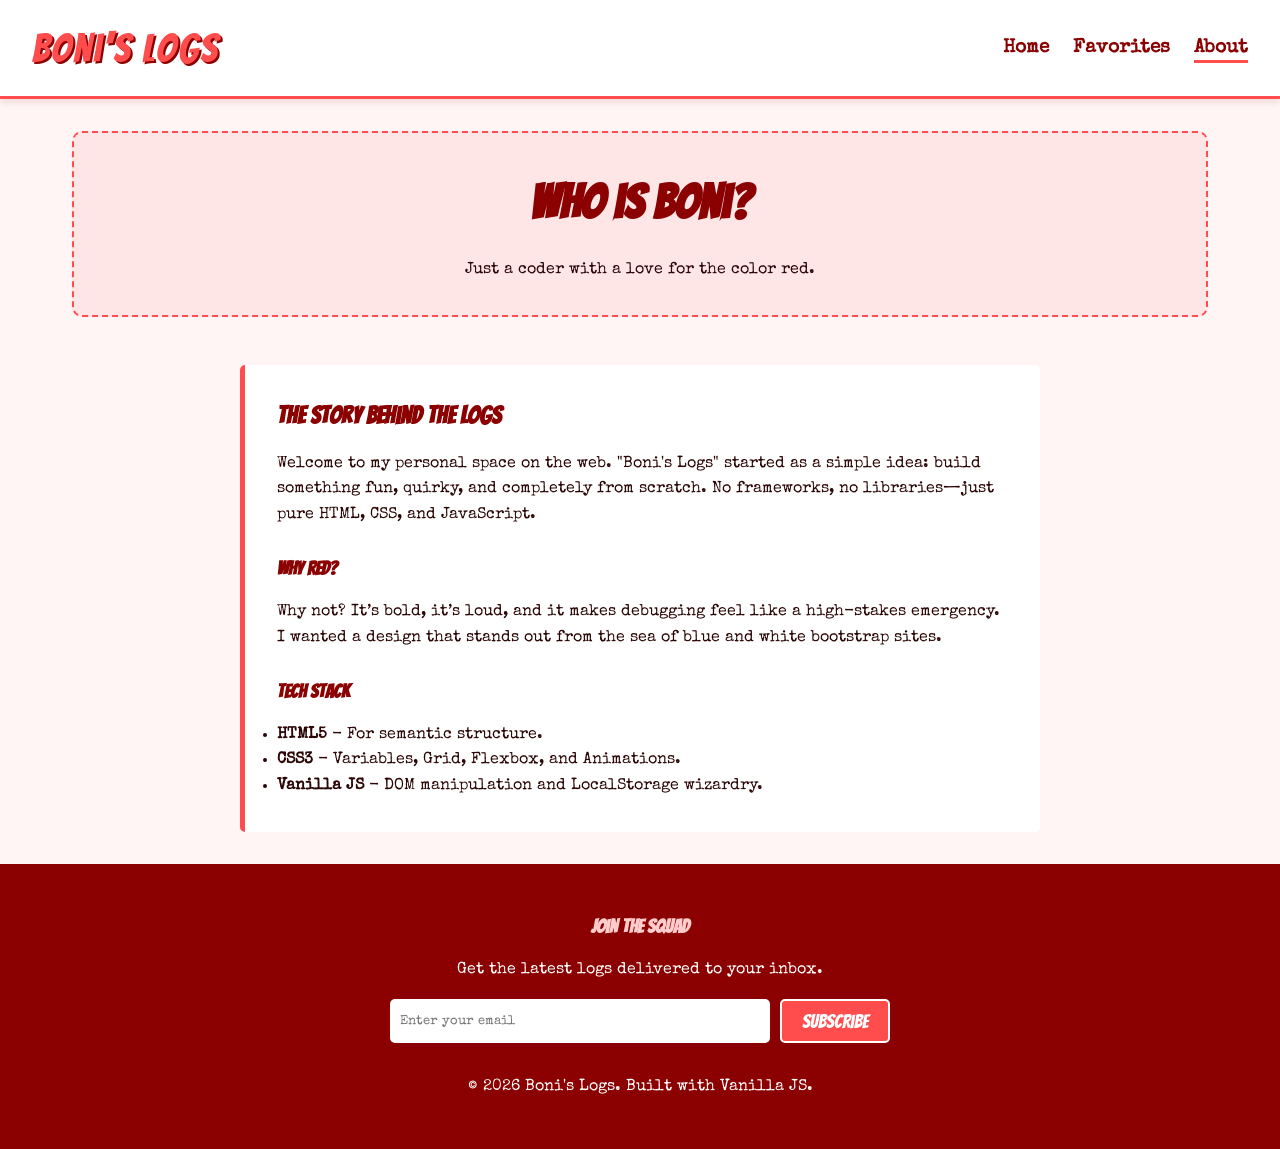
==== about.html @ efd94ecc "about page" ====
<!DOCTYPE html>
<html lang="en">

<head>
    <meta charset="UTF-8">
    <meta name="viewport" content="width=device-width, initial-scale=1.0">
    <title>Boni's Logs - About</title>
    <link rel="stylesheet" href="style.css">
</head>

<body>

    <header>
        <a href="index.html" class="logo">Boni's Logs</a>
        <nav>
            <ul>
                <li><a href="index.html">Home</a></li>
                <li><a href="favorites.html">Favorites</a></li>
                <li><a href="about.html" class="active">About</a></li>
            </ul>
        </nav>
    </header>

    <main>
        <section class="hero" style="background-color: #ffe6e6;">
            <h1>Who is Boni?</h1>
            <p>Just a coder with a love for the color red.</p>
        </section>

        <article class="about-content">
            <h2>The Story Behind the Logs</h2>
            <p>
                Welcome to my personal space on the web. "Boni's Logs" started as a simple idea:
                build something fun, quirky, and completely from scratch. No frameworks, no libraries—just
                pure HTML, CSS, and JavaScript.
            </p>
            <br>
            <h3>Why Red?</h3>
            <p>
                Why not? It’s bold, it’s loud, and it makes debugging feel like a high-stakes emergency.
                I wanted a design that stands out from the sea of blue and white bootstrap sites.
            </p>
            <br>
            <h3>Tech Stack</h3>
            <ul>
                <li><strong>HTML5</strong> - For semantic structure.</li>
                <li><strong>CSS3</strong> - Variables, Grid, Flexbox, and Animations.</li>
                <li><strong>Vanilla JS</strong> - DOM manipulation and LocalStorage wizardry.</li>
            </ul>
        </article>
    </main>

    <footer>
        <div class="newsletter">
            <h3>Join the Squad</h3>
            <p>Get the latest logs delivered to your inbox.</p>
            <form id="newsletterForm" class="newsletter-form" novalidate>
                <input type="email" id="newsletterEmail" placeholder="Enter your email" required>
                <button type="submit">Subscribe</button>
            </form>
            <div id="errorMsg" class="error-msg">Please enter a valid email address.</div>
            <div id="successMsg" class="success-msg"></div>
        </div>
        <p>&copy; 2026 Boni's Logs. Built with Vanilla JS.</p>
    </footer>

    <script src="app.js"></script>
</body>

</html>
---- style.css ----
@import url('https://fonts.googleapis.com/css2?family=Bangers&family=Special+Elite&display=swap');

:root {
    --bg-color: #fff5f5;
    --card-bg: #ffffff;
    --primary-red: #ff4d4d;
    --dark-red: #8b0000;
    --text-color: #2b0505;
    --accent-color: #ffcccc;
    --font-heading: 'Bangers', cursive;
    --font-body: 'Special Elite', cursive;
    --gap: 2rem;
}

* {
    box-sizing: border-box;
    margin: 0;
    padding: 0;
}

body {
    background-color: var(--bg-color);
    color: var(--text-color);
    font-family: var(--font-body);
    line-height: 1.6;
    display: flex;
    flex-direction: column;
    min-height: 100vh;
}

/* Header */
header {
    background-color: var(--card-bg);
    padding: 1rem 2rem;
    border-bottom: 3px solid var(--primary-red);
    display: flex;
    justify-content: space-between;
    align-items: center;
    flex-wrap: wrap;
    box-shadow: 0 4px 6px rgba(139, 0, 0, 0.1);
}

.logo {
    font-family: var(--font-heading);
    font-size: 2.5rem;
    color: var(--primary-red);
    text-decoration: none;
    letter-spacing: 2px;
    text-shadow: 2px 2px 0px var(--dark-red);
    transition: transform 0.2s;
}

.logo:hover {
    transform: rotate(-3deg) scale(1.05);
}

nav ul {
    display: flex;
    list-style: none;
    gap: 1.5rem;
}

nav a {
    text-decoration: none;
    color: var(--dark-red);
    font-weight: bold;
    font-size: 1.2rem;
    position: relative;
    padding-bottom: 5px;
}

nav a::after {
    content: '';
    position: absolute;
    bottom: 0;
    left: 0;
    width: 0%;
    height: 3px;
    background-color: var(--primary-red);
    transition: width 0.3s;
}

nav a:hover::after,
nav a.active::after {
    width: 100%;
}

/* Main Layout */
main {
    flex: 1;
    max-width: 1200px;
    width: 100%;
    margin: 0 auto;
    padding: 2rem;
}

h1, h2, h3 {
    font-family: var(--font-heading);
    color: var(--dark-red);
    margin-bottom: 1rem;
}

/* Hero Section */
.hero {
    text-align: center;
    margin-bottom: 3rem;
    padding: 2rem;
    background-color: var(--accent-color);
    border: 2px dashed var(--primary-red);
    border-radius: 10px;
}

.hero h1 {
    font-size: 3rem;
}

/* Search Bar */
.search-container {
    display: flex;
    justify-content: center;
    margin-bottom: 2rem;
}

#searchInput {
    padding: 10px 15px;
    font-family: var(--font-body);
    font-size: 1.1rem;
    border: 2px solid var(--dark-red);
    border-radius: 25px;
    width: 100%;
    max-width: 400px;
    background-color: var(--card-bg);
    outline: none;
    transition: box-shadow 0.3s;
}

#searchInput:focus {
    box-shadow: 0 0 10px var(--primary-red);
}

/* Blog Grid */
.blog-grid {
    display: grid;
    grid-template-columns: repeat(auto-fill, minmax(300px, 1fr));
    gap: 2rem;
}

/* Blog Card */
.blog-card {
    background: var(--card-bg);
    border: 2px solid var(--text-color);
    border-radius: 8px;
    padding: 1.5rem;
    position: relative;
    transition: transform 0.3s, box-shadow 0.3s;
    display: flex;
    flex-direction: column;
}

.blog-card:hover {
    transform: translateY(-5px);
    box-shadow: 5px 5px 0px var(--primary-red);
}

.blog-card h3 {
    font-size: 1.5rem;
    margin-bottom: 0.5rem;
}

.blog-card .date {
    font-size: 0.9rem;
    color: #666;
    margin-bottom: 1rem;
}

.blog-card p {
    flex: 1;
    margin-bottom: 1.5rem;
}

/* Favorite Button */
.fav-btn {
    align-self: flex-end;
    background: none;
    border: none;
    cursor: pointer;
    font-size: 1.5rem;
    color: #ccc;
    transition: color 0.2s, transform 0.2s;
}

.fav-btn.active {
    color: var(--primary-red);
    animation: pulse 0.4s;
}

.fav-btn:hover {
    transform: scale(1.2);
}

@keyframes pulse {
    0% { transform: scale(1); }
    50% { transform: scale(1.4); }
    100% { transform: scale(1); }
}

/* Footer & Newsletter */
footer {
    background-color: var(--dark-red);
    color: white;
    padding: 3rem 2rem;
    text-align: center;
    margin-top: auto;
}

.newsletter {
    max-width: 500px;
    margin: 0 auto 2rem;
}

.newsletter h3 {
    color: var(--accent-color);
}

.newsletter-form {
    display: flex;
    gap: 10px;
    margin-top: 1rem;
    flex-wrap: wrap;
    justify-content: center;
}

.newsletter-form input {
    padding: 10px;
    flex: 1;
    min-width: 200px;
    border: none;
    border-radius: 5px;
    font-family: var(--font-body);
}

.newsletter-form button {
    padding: 10px 20px;
    background-color: var(--primary-red);
    color: white;
    border: 2px solid white;
    border-radius: 5px;
    font-family: var(--font-heading);
    font-size: 1.2rem;
    cursor: pointer;
    transition: background 0.3s;
}

.newsletter-form button:hover {
    background-color: white;
    color: var(--primary-red);
}

/* About Page */
.about-content {
    background: var(--card-bg);
    padding: 2rem;
    border-left: 5px solid var(--primary-red);
    border-radius: 5px;
    max-width: 800px;
    margin: 0 auto;
}

/* Validations */
.error-msg {
    color: #ffadad;
    font-size: 0.9rem;
    margin-top: 5px;
    text-align: left;
    display: none;
}
.success-msg {
    color: #ccffcc;
    font-size: 1rem;
    margin-top: 10px;
    display: none;
}

/* Media Queries */
@media (max-width: 768px) {
    header {
        flex-direction: column;
        gap: 1rem;
    }
    
    .hero h1 {
        font-size: 2rem;
    }
    
    .newsletter-form {
        flex-direction: column;
    }

    .newsletter-form button {
        width: 100%;
    }
}
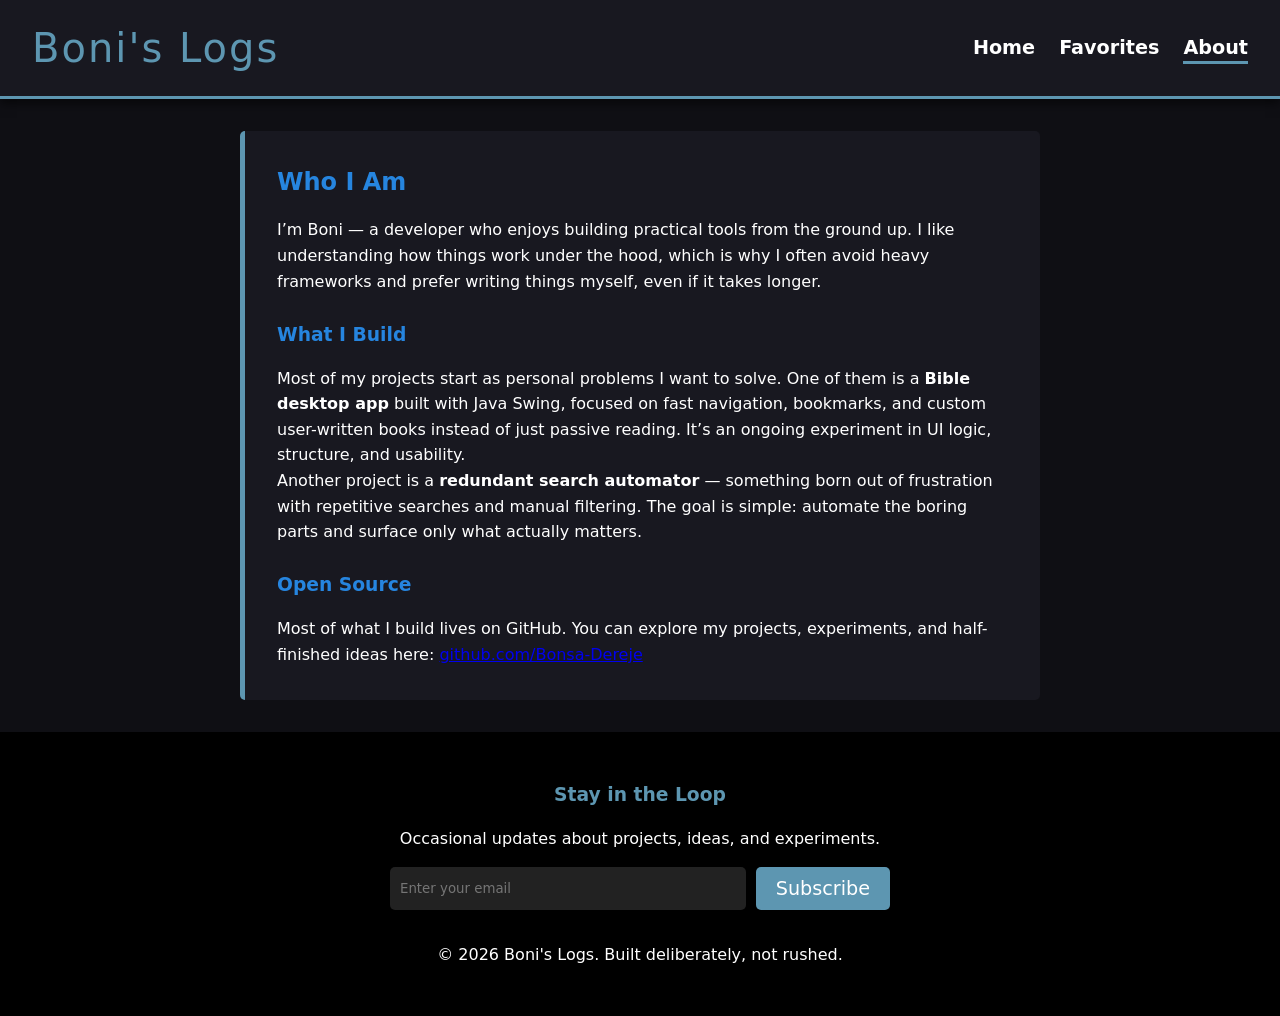
==== commit d369f84a: "all the fixes and polish ups" ====
--- a/about.html
+++ b/about.html
@@ -22,38 +22,50 @@
     </header>
 
     <main>
-        <section class="hero" style="background-color: #ffe6e6;">
-            <h1>Who is Boni?</h1>
-            <p>Just a coder with a love for the color red.</p>
-        </section>
 
         <article class="about-content">
-            <h2>The Story Behind the Logs</h2>
+            <h2>Who I Am</h2>
             <p>
-                Welcome to my personal space on the web. "Boni's Logs" started as a simple idea:
-                build something fun, quirky, and completely from scratch. No frameworks, no libraries—just
-                pure HTML, CSS, and JavaScript.
+                I’m Boni — a developer who enjoys building practical tools from the ground up.
+                I like understanding how things work under the hood, which is why I often avoid heavy frameworks
+                and prefer writing things myself, even if it takes longer.
             </p>
+
             <br>
-            <h3>Why Red?</h3>
+
+            <h3>What I Build</h3>
             <p>
-                Why not? It’s bold, it’s loud, and it makes debugging feel like a high-stakes emergency.
-                I wanted a design that stands out from the sea of blue and white bootstrap sites.
+                Most of my projects start as personal problems I want to solve.
+                One of them is a <strong>Bible desktop app</strong> built with Java Swing, focused on fast navigation,
+                bookmarks, and custom user-written books instead of just passive reading.
+                It’s an ongoing experiment in UI logic, structure, and usability.
             </p>
+
+            <p>
+                Another project is a <strong>redundant search automator</strong> — something born out of frustration
+                with repetitive searches and manual filtering.
+                The goal is simple: automate the boring parts and surface only what actually matters.
+            </p>
+
+
+
+
+
             <br>
-            <h3>Tech Stack</h3>
-            <ul>
-                <li><strong>HTML5</strong> - For semantic structure.</li>
-                <li><strong>CSS3</strong> - Variables, Grid, Flexbox, and Animations.</li>
-                <li><strong>Vanilla JS</strong> - DOM manipulation and LocalStorage wizardry.</li>
-            </ul>
+
+            <h3>Open Source</h3>
+            <p>
+                Most of what I build lives on GitHub.
+                You can explore my projects, experiments, and half-finished ideas here:
+                <a href="https://github.com/Bonsa-Dereje" target="_blank">github.com/Bonsa-Dereje</a>
+            </p>
         </article>
     </main>
 
     <footer>
         <div class="newsletter">
-            <h3>Join the Squad</h3>
-            <p>Get the latest logs delivered to your inbox.</p>
+            <h3>Stay in the Loop</h3>
+            <p>Occasional updates about projects, ideas, and experiments.</p>
             <form id="newsletterForm" class="newsletter-form" novalidate>
                 <input type="email" id="newsletterEmail" placeholder="Enter your email" required>
                 <button type="submit">Subscribe</button>
@@ -61,7 +73,7 @@
             <div id="errorMsg" class="error-msg">Please enter a valid email address.</div>
             <div id="successMsg" class="success-msg"></div>
         </div>
-        <p>&copy; 2026 Boni's Logs. Built with Vanilla JS.</p>
+        <p>&copy; 2026 Boni's Logs. Built deliberately, not rushed.</p>
     </footer>
 
     <script src="app.js"></script>
--- a/style.css
+++ b/style.css
@@ -1,14 +1,21 @@
-@import url('https://fonts.googleapis.com/css2?family=Bangers&family=Special+Elite&display=swap');
+@font-face {
+    font-family: 'SF Pro Display';
+    src: url('../fonts/SFPRODISPLAYMEDIUM.ttf') format('truetype');
+    font-weight: 400;
+    font-style: normal;
+    font-display: swap;
+}
 
 :root {
-    --bg-color: #fff5f5;
-    --card-bg: #ffffff;
-    --primary-red: #ff4d4d;
-    --dark-red: #8b0000;
-    --text-color: #2b0505;
-    --accent-color: #ffcccc;
-    --font-heading: 'Bangers', cursive;
-    --font-body: 'Special Elite', cursive;
+    --bg-color: #0f0f14;
+    --card-bg: #181820;
+    --primary-red: #5d96b1;
+    --dark-red: #2685df;
+    --text-color: #ffffff;
+    --accent-color: #2a2a35;
+    --font-heading: 'SF Pro Display', system-ui, sans-serif;
+    --font-body: 'SF Pro Display', system-ui, sans-serif;
+
     --gap: 2rem;
 }
 
@@ -28,7 +35,6 @@
     min-height: 100vh;
 }
 
-/* Header */
 header {
     background-color: var(--card-bg);
     padding: 1rem 2rem;
@@ -37,7 +43,7 @@
     justify-content: space-between;
     align-items: center;
     flex-wrap: wrap;
-    box-shadow: 0 4px 6px rgba(139, 0, 0, 0.1);
+    box-shadow: 0 4px 10px rgba(0, 0, 0, 0.6);
 }
 
 .logo {
@@ -46,7 +52,6 @@
     color: var(--primary-red);
     text-decoration: none;
     letter-spacing: 2px;
-    text-shadow: 2px 2px 0px var(--dark-red);
     transition: transform 0.2s;
 }
 
@@ -62,7 +67,7 @@
 
 nav a {
     text-decoration: none;
-    color: var(--dark-red);
+    color: var(--text-color);
     font-weight: bold;
     font-size: 1.2rem;
     position: relative;
@@ -85,7 +90,6 @@
     width: 100%;
 }
 
-/* Main Layout */
 main {
     flex: 1;
     max-width: 1200px;
@@ -94,19 +98,20 @@
     padding: 2rem;
 }
 
-h1, h2, h3 {
+h1,
+h2,
+h3 {
     font-family: var(--font-heading);
     color: var(--dark-red);
     margin-bottom: 1rem;
 }
 
-/* Hero Section */
 .hero {
     text-align: center;
     margin-bottom: 3rem;
     padding: 2rem;
     background-color: var(--accent-color);
-    border: 2px dashed var(--primary-red);
+    border: 2px solid var(--primary-red);
     border-radius: 10px;
 }
 
@@ -114,7 +119,6 @@
     font-size: 3rem;
 }
 
-/* Search Bar */
 .search-container {
     display: flex;
     justify-content: center;
@@ -125,30 +129,29 @@
     padding: 10px 15px;
     font-family: var(--font-body);
     font-size: 1.1rem;
-    border: 2px solid var(--dark-red);
+    border: 2px solid var(--primary-red);
     border-radius: 25px;
     width: 100%;
     max-width: 400px;
     background-color: var(--card-bg);
+    color: white;
     outline: none;
     transition: box-shadow 0.3s;
 }
 
 #searchInput:focus {
-    box-shadow: 0 0 10px var(--primary-red);
-}
-
-/* Blog Grid */
+    box-shadow: 0 0 12px var(--primary-red);
+}
+
 .blog-grid {
     display: grid;
     grid-template-columns: repeat(auto-fill, minmax(300px, 1fr));
     gap: 2rem;
 }
 
-/* Blog Card */
 .blog-card {
     background: var(--card-bg);
-    border: 2px solid var(--text-color);
+    border: 2px solid #333;
     border-radius: 8px;
     padding: 1.5rem;
     position: relative;
@@ -159,7 +162,7 @@
 
 .blog-card:hover {
     transform: translateY(-5px);
-    box-shadow: 5px 5px 0px var(--primary-red);
+    box-shadow: 6px 6px 0px var(--primary-red);
 }
 
 .blog-card h3 {
@@ -169,23 +172,23 @@
 
 .blog-card .date {
     font-size: 0.9rem;
-    color: #666;
+    color: #bbb;
     margin-bottom: 1rem;
 }
 
 .blog-card p {
     flex: 1;
     margin-bottom: 1.5rem;
-}
-
-/* Favorite Button */
+    color: #ddd;
+}
+
 .fav-btn {
     align-self: flex-end;
     background: none;
     border: none;
     cursor: pointer;
     font-size: 1.5rem;
-    color: #ccc;
+    color: #666;
     transition: color 0.2s, transform 0.2s;
 }
 
@@ -199,14 +202,21 @@
 }
 
 @keyframes pulse {
-    0% { transform: scale(1); }
-    50% { transform: scale(1.4); }
-    100% { transform: scale(1); }
-}
-
-/* Footer & Newsletter */
+    0% {
+        transform: scale(1);
+    }
+
+    50% {
+        transform: scale(1.4);
+    }
+
+    100% {
+        transform: scale(1);
+    }
+}
+
 footer {
-    background-color: var(--dark-red);
+    background-color: #000;
     color: white;
     padding: 3rem 2rem;
     text-align: center;
@@ -219,7 +229,7 @@
 }
 
 .newsletter h3 {
-    color: var(--accent-color);
+    color: var(--primary-red);
 }
 
 .newsletter-form {
@@ -237,13 +247,15 @@
     border: none;
     border-radius: 5px;
     font-family: var(--font-body);
+    background-color: #222;
+    color: white;
 }
 
 .newsletter-form button {
     padding: 10px 20px;
     background-color: var(--primary-red);
     color: white;
-    border: 2px solid white;
+    border: none;
     border-radius: 5px;
     font-family: var(--font-heading);
     font-size: 1.2rem;
@@ -256,7 +268,6 @@
     color: var(--primary-red);
 }
 
-/* About Page */
 .about-content {
     background: var(--card-bg);
     padding: 2rem;
@@ -266,32 +277,172 @@
     margin: 0 auto;
 }
 
-/* Validations */
 .error-msg {
-    color: #ffadad;
+    color: #ff7b7b;
     font-size: 0.9rem;
     margin-top: 5px;
-    text-align: left;
     display: none;
 }
+
 .success-msg {
-    color: #ccffcc;
+    color: #7bffb2;
     font-size: 1rem;
     margin-top: 10px;
     display: none;
 }
 
-/* Media Queries */
+/* Modal Styles */
+.modal-overlay {
+    position: fixed;
+    top: 0;
+    left: 0;
+    width: 100%;
+    height: 100%;
+    background-color: rgba(0, 0, 0, 0.85);
+    z-index: 1000;
+    display: flex;
+    justify-content: center;
+    align-items: center;
+    opacity: 0;
+    visibility: hidden;
+    transition: opacity 0.3s, visibility 0.3s;
+    backdrop-filter: blur(5px);
+}
+
+.modal-overlay.active {
+    opacity: 1;
+    visibility: visible;
+}
+
+.modal-content {
+    background-color: var(--card-bg);
+    padding: 2.5rem;
+    border-radius: 12px;
+    border: 2px solid var(--primary-red);
+    max-width: 600px;
+    width: 90%;
+    max-height: 90vh;
+    overflow-y: auto;
+    position: relative;
+    transform: scale(0.7);
+    opacity: 0;
+    transition: transform 0.4s cubic-bezier(0.175, 0.885, 0.32, 1.275), opacity 0.4s;
+    box-shadow: 0 10px 30px rgba(0, 0, 0, 0.5);
+}
+
+.modal-overlay.active .modal-content {
+    transform: scale(1);
+    opacity: 1;
+}
+
+.modal-close {
+    position: absolute;
+    top: 15px;
+    right: 15px;
+    background: none;
+    border: none;
+    color: var(--text-color);
+    font-size: 1.5rem;
+    cursor: pointer;
+    transition: color 0.2s;
+}
+
+.modal-close:hover {
+    color: var(--primary-red);
+}
+
+.modal-header h2 {
+    font-size: 2rem;
+    color: var(--dark-red);
+    margin-bottom: 0.5rem;
+}
+
+.modal-date {
+    display: block;
+    color: #bbb;
+    margin-bottom: 1.5rem;
+    font-size: 0.9rem;
+}
+
+.modal-body {
+    margin-bottom: 2rem;
+    line-height: 1.8;
+    color: #eee;
+    font-size: 1.1rem;
+}
+
+.modal-actions {
+    display: flex;
+    gap: 1rem;
+    flex-wrap: wrap;
+    margin-top: 2rem;
+    border-top: 1px solid #333;
+    padding-top: 1.5rem;
+}
+
+.action-btn {
+    display: flex;
+    align-items: center;
+    gap: 8px;
+    padding: 10px 15px;
+    border-radius: 8px;
+    border: 1px solid #444;
+    background-color: #222;
+    color: white;
+    font-family: var(--font-body);
+    font-size: 0.95rem;
+    cursor: pointer;
+    transition: all 0.2s;
+}
+
+.action-btn:hover {
+    background-color: #333;
+    border-color: var(--primary-red);
+    transform: translateY(-2px);
+}
+
+.action-btn i {
+    font-style: normal;
+}
+
+.action-btn.favorite-btn.active {
+    color: var(--primary-red);
+    border-color: var(--primary-red);
+}
+
+.redirect-btn {
+    width: 100%;
+    margin-top: 1rem;
+    padding: 12px;
+    background-color: var(--primary-red);
+    color: white;
+    border: none;
+    border-radius: 8px;
+    font-family: var(--font-heading);
+    font-size: 1.1rem;
+    cursor: pointer;
+    text-align: center;
+    text-decoration: none;
+    display: block;
+    transition: background 0.2s, transform 0.2s;
+}
+
+.redirect-btn:hover {
+    background-color: #fff;
+    color: var(--primary-red);
+    transform: translateY(-2px);
+}
+
 @media (max-width: 768px) {
     header {
         flex-direction: column;
         gap: 1rem;
     }
-    
+
     .hero h1 {
         font-size: 2rem;
     }
-    
+
     .newsletter-form {
         flex-direction: column;
     }
@@ -299,4 +450,4 @@
     .newsletter-form button {
         width: 100%;
     }
-}
+}
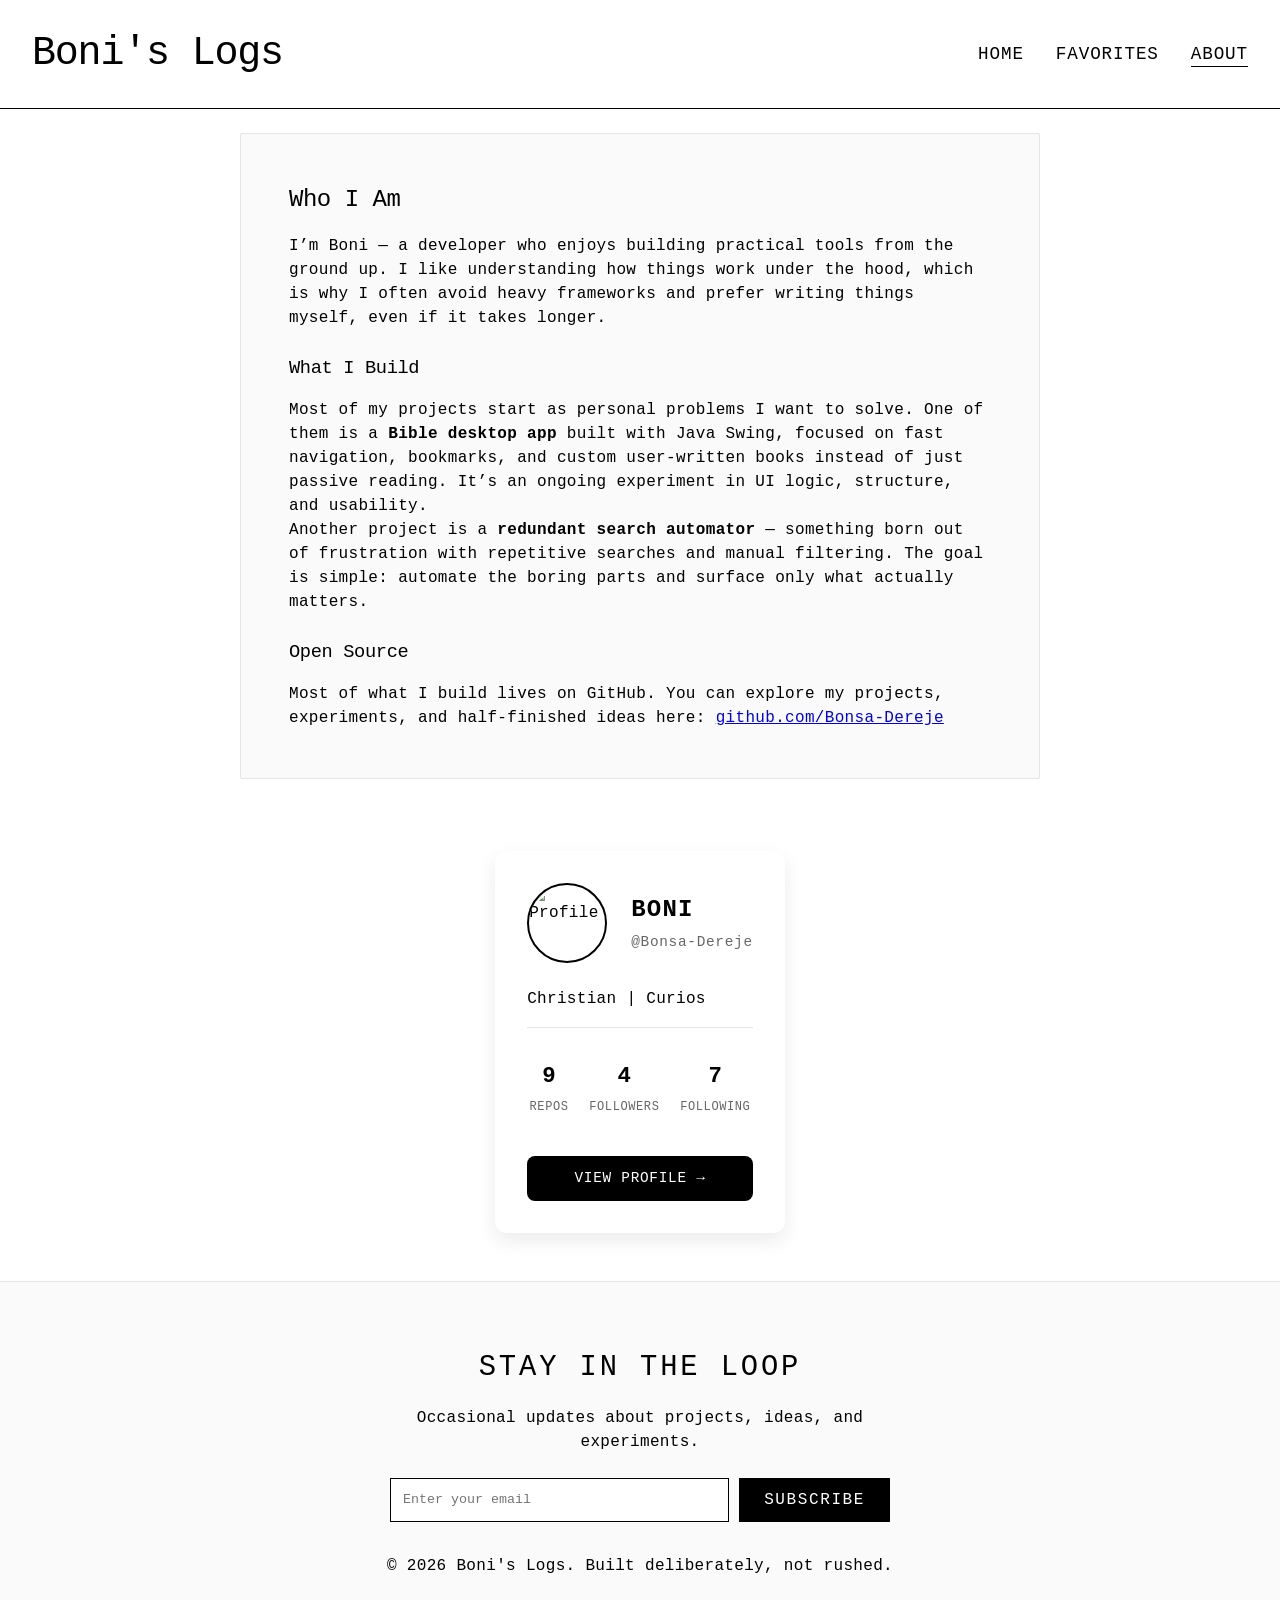
==== commit a1ea3cae: "minor fixes" ====
--- a/about.html
+++ b/about.html
@@ -21,7 +21,7 @@
         </nav>
     </header>
 
-    <main>
+    <br>
 
         <article class="about-content">
             <h2>Who I Am</h2>
@@ -60,6 +60,34 @@
                 <a href="https://github.com/Bonsa-Dereje" target="_blank">github.com/Bonsa-Dereje</a>
             </p>
         </article>
+    </br>
+    </br>
+    </br>
+    <div id="github-card" class="github-card">
+        <div class="github-header">
+            <img src="https://avatars.githubusercontent.com/u/183754707?v=4" alt="Profile" class="github-avatar">
+            <div class="github-info">
+                <h2 class="github-name">Boni</h2>
+                <p class="github-username">@Bonsa-Dereje</p>
+            </div>
+        </div>
+        <p class="github-bio">Christian | Curios</p>
+        <div class="github-stats">
+            <div class="stat">
+                <span class="stat-number">9</span>
+                <span class="stat-label">REPOS</span>
+            </div>
+            <div class="stat">
+                <span class="stat-number">4</span>
+                <span class="stat-label">FOLLOWERS</span>
+            </div>
+            <div class="stat">
+                <span class="stat-number">7</span>
+                <span class="stat-label">FOLLOWING</span>
+            </div>
+        </div>
+        <a href="https://github.com/Bonsa-Dereje" target="_blank" class="github-link">VIEW PROFILE →</a>
+    </div>        
     </main>
 
     <footer>
--- a/style.css
+++ b/style.css
@@ -1,22 +1,19 @@
 @font-face {
     font-family: 'SF Pro Display';
-    src: url('../fonts/SFPRODISPLAYMEDIUM.ttf') format('truetype');
-    font-weight: 400;
+    src: url('../fonts/SFPRODISPLAYTHIN.ttf') format('truetype');
+    font-weight: 200;
     font-style: normal;
     font-display: swap;
 }
 
 :root {
-    --bg-color: #0f0f14;
-    --card-bg: #181820;
-    --primary-red: #5d96b1;
-    --dark-red: #2685df;
-    --text-color: #ffffff;
-    --accent-color: #2a2a35;
-    --font-heading: 'SF Pro Display', system-ui, sans-serif;
-    --font-body: 'SF Pro Display', system-ui, sans-serif;
-
-    --gap: 2rem;
+    --bg-color: #ffffff;
+    --card-bg: #fafafa;
+    --text-color: #000000;
+    --accent-border: #000000;
+    --subtle-gray: #666666;
+    --light-gray: #e5e5e5;
+    --font-main: 'SF Pro Display', 'Courier New', 'Futura', system-ui, sans-serif;
 }
 
 * {
@@ -28,50 +25,54 @@
 body {
     background-color: var(--bg-color);
     color: var(--text-color);
-    font-family: var(--font-body);
-    line-height: 1.6;
+    font-family: var(--font-main);
+    font-weight: 200;
+    line-height: 1.5;
+    letter-spacing: 0.02em;
     display: flex;
     flex-direction: column;
     min-height: 100vh;
 }
 
 header {
-    background-color: var(--card-bg);
-    padding: 1rem 2rem;
-    border-bottom: 3px solid var(--primary-red);
+    background-color: var(--bg-color);
+    padding: 1.5rem 2rem;
+    border-bottom: 1px solid var(--accent-border);
     display: flex;
     justify-content: space-between;
     align-items: center;
     flex-wrap: wrap;
-    box-shadow: 0 4px 10px rgba(0, 0, 0, 0.6);
 }
 
 .logo {
-    font-family: var(--font-heading);
+    font-family: var(--font-main);
     font-size: 2.5rem;
-    color: var(--primary-red);
+    font-weight: 100;
+    color: var(--text-color);
     text-decoration: none;
-    letter-spacing: 2px;
+    letter-spacing: -0.03em;
     transition: transform 0.2s;
 }
 
 .logo:hover {
-    transform: rotate(-3deg) scale(1.05);
+    transform: scale(1.02);
 }
 
 nav ul {
     display: flex;
     list-style: none;
-    gap: 1.5rem;
+    gap: 2rem;
 }
 
 nav a {
     text-decoration: none;
     color: var(--text-color);
-    font-weight: bold;
-    font-size: 1.2rem;
+    font-weight: 300;
+    font-size: 1.1rem;
+    letter-spacing: 0.05em;
+    text-transform: uppercase;
     position: relative;
-    padding-bottom: 5px;
+    padding-bottom: 3px;
 }
 
 nav a::after {
@@ -80,8 +81,8 @@
     bottom: 0;
     left: 0;
     width: 0%;
-    height: 3px;
-    background-color: var(--primary-red);
+    height: 1px;
+    background-color: var(--text-color);
     transition: width 0.3s;
 }
 
@@ -95,52 +96,57 @@
     max-width: 1200px;
     width: 100%;
     margin: 0 auto;
-    padding: 2rem;
-}
-
-h1,
-h2,
-h3 {
-    font-family: var(--font-heading);
-    color: var(--dark-red);
+    padding: 3rem 2rem;
+}
+
+h1, h2, h3 {
+    font-family: var(--font-main);
+    font-weight: 200;
+    color: var(--text-color);
     margin-bottom: 1rem;
+    letter-spacing: -0.02em;
 }
 
 .hero {
     text-align: center;
+    margin-bottom: 4rem;
+    padding: 3rem;
+    background-color: var(--card-bg);
+    border: 1px solid var(--light-gray);
+    border-radius: 2px;
+}
+
+.hero h1 {
+    font-size: 3.5rem;
+    font-weight: 100;
+    letter-spacing: -0.04em;
+}
+
+.search-container {
+    display: flex;
+    justify-content: center;
     margin-bottom: 3rem;
-    padding: 2rem;
-    background-color: var(--accent-color);
-    border: 2px solid var(--primary-red);
-    border-radius: 10px;
-}
-
-.hero h1 {
-    font-size: 3rem;
-}
-
-.search-container {
-    display: flex;
-    justify-content: center;
-    margin-bottom: 2rem;
 }
 
 #searchInput {
-    padding: 10px 15px;
-    font-family: var(--font-body);
-    font-size: 1.1rem;
-    border: 2px solid var(--primary-red);
-    border-radius: 25px;
+    padding: 12px 20px;
+    font-family: var(--font-main);
+    font-weight: 300;
+    font-size: 1rem;
+    letter-spacing: 0.03em;
+    border: 1px solid var(--text-color);
+    border-radius: 0;
     width: 100%;
     max-width: 400px;
+    background-color: var(--bg-color);
+    color: var(--text-color);
+    outline: none;
+    transition: all 0.3s;
+}
+
+#searchInput:focus {
     background-color: var(--card-bg);
-    color: white;
-    outline: none;
-    transition: box-shadow 0.3s;
-}
-
-#searchInput:focus {
-    box-shadow: 0 0 12px var(--primary-red);
+    box-shadow: 4px 4px 0px 0px rgba(0,0,0,0.1);
 }
 
 .blog-grid {
@@ -150,77 +156,88 @@
 }
 
 .blog-card {
-    background: var(--card-bg);
-    border: 2px solid #333;
-    border-radius: 8px;
-    padding: 1.5rem;
+    background: var(--bg-color);
+    border: 1px solid var(--light-gray);
+    border-radius: 2px;
+    padding: 2rem;
     position: relative;
-    transition: transform 0.3s, box-shadow 0.3s;
+    transition: all 0.3s;
     display: flex;
     flex-direction: column;
 }
 
 .blog-card:hover {
-    transform: translateY(-5px);
-    box-shadow: 6px 6px 0px var(--primary-red);
+    transform: translateY(-2px);
+    border-color: var(--text-color);
+    box-shadow: 6px 6px 0px rgba(0,0,0,0.05);
 }
 
 .blog-card h3 {
     font-size: 1.5rem;
+    font-weight: 300;
     margin-bottom: 0.5rem;
+    text-transform: uppercase;
+    letter-spacing: 0.02em;
 }
 
 .blog-card .date {
-    font-size: 0.9rem;
-    color: #bbb;
+    font-size: 0.85rem;
+    color: var(--subtle-gray);
     margin-bottom: 1rem;
+    font-weight: 300;
+    letter-spacing: 0.1em;
+    text-transform: uppercase;
 }
 
 .blog-card p {
     flex: 1;
     margin-bottom: 1.5rem;
-    color: #ddd;
+    color: var(--subtle-gray);
+    font-weight: 200;
+    line-height: 1.6;
 }
 
 .fav-btn {
     align-self: flex-end;
     background: none;
-    border: none;
+    border: 1px solid var(--light-gray);
+    border-radius: 50%;
+    width: 40px;
+    height: 40px;
     cursor: pointer;
-    font-size: 1.5rem;
-    color: #666;
-    transition: color 0.2s, transform 0.2s;
+    font-size: 1.2rem;
+    color: var(--subtle-gray);
+    transition: all 0.2s;
+    display: flex;
+    align-items: center;
+    justify-content: center;
 }
 
 .fav-btn.active {
-    color: var(--primary-red);
-    animation: pulse 0.4s;
+    color: var(--text-color);
+    border-color: var(--text-color);
+    background-color: var(--text-color);
+    color: var(--bg-color);
 }
 
 .fav-btn:hover {
-    transform: scale(1.2);
+    transform: scale(1.1);
+    border-color: var(--text-color);
 }
 
 @keyframes pulse {
-    0% {
-        transform: scale(1);
-    }
-
-    50% {
-        transform: scale(1.4);
-    }
-
-    100% {
-        transform: scale(1);
-    }
+    0% { transform: scale(1); }
+    50% { transform: scale(1.2); }
+    100% { transform: scale(1); }
 }
 
 footer {
-    background-color: #000;
-    color: white;
-    padding: 3rem 2rem;
+    background-color: var(--card-bg);
+    color: var(--text-color);
+    padding: 4rem 2rem;
     text-align: center;
     margin-top: auto;
+    border-top: 1px solid var(--light-gray);
 }
 
 .newsletter {
@@ -229,76 +246,86 @@
 }
 
 .newsletter h3 {
-    color: var(--primary-red);
+    color: var(--text-color);
+    font-weight: 200;
+    font-size: 1.8rem;
+    text-transform: uppercase;
+    letter-spacing: 0.1em;
 }
 
 .newsletter-form {
     display: flex;
     gap: 10px;
-    margin-top: 1rem;
+    margin-top: 1.5rem;
     flex-wrap: wrap;
     justify-content: center;
 }
 
 .newsletter-form input {
-    padding: 10px;
+    padding: 12px;
     flex: 1;
     min-width: 200px;
-    border: none;
-    border-radius: 5px;
-    font-family: var(--font-body);
-    background-color: #222;
-    color: white;
+    border: 1px solid var(--text-color);
+    border-radius: 0;
+    font-family: var(--font-main);
+    font-weight: 300;
+    background-color: var(--bg-color);
+    color: var(--text-color);
 }
 
 .newsletter-form button {
-    padding: 10px 20px;
-    background-color: var(--primary-red);
-    color: white;
-    border: none;
-    border-radius: 5px;
-    font-family: var(--font-heading);
-    font-size: 1.2rem;
+    padding: 12px 24px;
+    background-color: var(--text-color);
+    color: var(--bg-color);
+    border: 1px solid var(--text-color);
+    border-radius: 0;
+    font-family: var(--font-main);
+    font-weight: 300;
+    font-size: 1rem;
+    letter-spacing: 0.1em;
+    text-transform: uppercase;
     cursor: pointer;
-    transition: background 0.3s;
+    transition: all 0.3s;
 }
 
 .newsletter-form button:hover {
-    background-color: white;
-    color: var(--primary-red);
+    background-color: transparent;
+    color: var(--text-color);
 }
 
 .about-content {
     background: var(--card-bg);
-    padding: 2rem;
-    border-left: 5px solid var(--primary-red);
-    border-radius: 5px;
+    padding: 3rem;
+    border: 1px solid var(--light-gray);
+    border-radius: 2px;
     max-width: 800px;
     margin: 0 auto;
 }
 
-.error-msg {
-    color: #ff7b7b;
-    font-size: 0.9rem;
-    margin-top: 5px;
-    display: none;
-}
-
-.success-msg {
-    color: #7bffb2;
-    font-size: 1rem;
-    margin-top: 10px;
-    display: none;
-}
-
-/* Modal Styles */
+.error-msg { 
+    color: #000000; 
+    font-size: 0.9rem; 
+    margin-top: 5px; 
+    display: none; 
+    font-weight: 300;
+    text-decoration: underline;
+}
+
+.success-msg { 
+    color: #000000; 
+    font-size: 1rem; 
+    margin-top: 10px; 
+    display: none; 
+    font-weight: 300;
+    text-transform: uppercase;
+    letter-spacing: 0.1em;
+}
+
 .modal-overlay {
     position: fixed;
-    top: 0;
-    left: 0;
-    width: 100%;
-    height: 100%;
-    background-color: rgba(0, 0, 0, 0.85);
+    top: 0; left: 0;
+    width: 100%; height: 100%;
+    background-color: rgba(255,255,255,0.95);
     z-index: 1000;
     display: flex;
     justify-content: center;
@@ -306,69 +333,76 @@
     opacity: 0;
     visibility: hidden;
     transition: opacity 0.3s, visibility 0.3s;
-    backdrop-filter: blur(5px);
-}
-
-.modal-overlay.active {
-    opacity: 1;
-    visibility: visible;
-}
+}
+
+.modal-overlay.active { opacity: 1; visibility: visible; }
 
 .modal-content {
-    background-color: var(--card-bg);
-    padding: 2.5rem;
-    border-radius: 12px;
-    border: 2px solid var(--primary-red);
+    background-color: var(--bg-color);
+    padding: 3rem;
+    border-radius: 2px;
+    border: 1px solid var(--text-color);
     max-width: 600px;
     width: 90%;
     max-height: 90vh;
     overflow-y: auto;
     position: relative;
-    transform: scale(0.7);
+    transform: translateY(20px);
     opacity: 0;
-    transition: transform 0.4s cubic-bezier(0.175, 0.885, 0.32, 1.275), opacity 0.4s;
-    box-shadow: 0 10px 30px rgba(0, 0, 0, 0.5);
-}
-
-.modal-overlay.active .modal-content {
-    transform: scale(1);
-    opacity: 1;
-}
+    transition: transform 0.4s, opacity 0.4s;
+    box-shadow: 10px 10px 0px rgba(0,0,0,0.05);
+}
+
+.modal-overlay.active .modal-content { transform: translateY(0); opacity: 1; }
 
 .modal-close {
     position: absolute;
-    top: 15px;
-    right: 15px;
+    top: 20px; right: 20px;
     background: none;
-    border: none;
-    color: var(--text-color);
-    font-size: 1.5rem;
+    border: 1px solid var(--light-gray);
+    width: 32px;
+    height: 32px;
+    border-radius: 50%;
+    color: var(--text-color);
+    font-size: 1.2rem;
     cursor: pointer;
-    transition: color 0.2s;
-}
-
-.modal-close:hover {
-    color: var(--primary-red);
+    transition: all 0.2s;
+    display: flex;
+    align-items: center;
+    justify-content: center;
+}
+
+.modal-close:hover { 
+    border-color: var(--text-color); 
+    background-color: var(--text-color);
+    color: var(--bg-color);
 }
 
 .modal-header h2 {
     font-size: 2rem;
-    color: var(--dark-red);
+    font-weight: 200;
+    color: var(--text-color);
     margin-bottom: 0.5rem;
+    text-transform: uppercase;
+    letter-spacing: 0.02em;
 }
 
 .modal-date {
     display: block;
-    color: #bbb;
-    margin-bottom: 1.5rem;
-    font-size: 0.9rem;
+    color: var(--subtle-gray);
+    margin-bottom: 2rem;
+    font-size: 0.85rem;
+    font-weight: 300;
+    letter-spacing: 0.1em;
+    text-transform: uppercase;
 }
 
 .modal-body {
     margin-bottom: 2rem;
     line-height: 1.8;
-    color: #eee;
+    color: var(--text-color);
     font-size: 1.1rem;
+    font-weight: 200;
 }
 
 .modal-actions {
@@ -376,7 +410,7 @@
     gap: 1rem;
     flex-wrap: wrap;
     margin-top: 2rem;
-    border-top: 1px solid #333;
+    border-top: 1px solid var(--light-gray);
     padding-top: 1.5rem;
 }
 
@@ -384,70 +418,283 @@
     display: flex;
     align-items: center;
     gap: 8px;
-    padding: 10px 15px;
-    border-radius: 8px;
-    border: 1px solid #444;
-    background-color: #222;
-    color: white;
-    font-family: var(--font-body);
-    font-size: 0.95rem;
+    padding: 8px 16px;
+    border-radius: 0;
+    border: 1px solid var(--light-gray);
+    background-color: transparent;
+    color: var(--text-color);
+    font-family: var(--font-main);
+    font-weight: 300;
+    font-size: 0.9rem;
+    letter-spacing: 0.05em;
     cursor: pointer;
     transition: all 0.2s;
+    text-transform: uppercase;
 }
 
 .action-btn:hover {
-    background-color: #333;
-    border-color: var(--primary-red);
-    transform: translateY(-2px);
-}
-
-.action-btn i {
-    font-style: normal;
-}
-
-.action-btn.favorite-btn.active {
-    color: var(--primary-red);
-    border-color: var(--primary-red);
+    border-color: var(--text-color);
+    background-color: var(--text-color);
+    color: var(--bg-color);
+}
+
+.action-btn i { font-style: normal; }
+.action-btn.favorite-btn.active { 
+    background-color: var(--text-color); 
+    color: var(--bg-color);
+    border-color: var(--text-color);
+}
+
+.copy-btn.copied {
+    background-color: var(--text-color);
+    color: var(--bg-color);
+    border-color: var(--text-color);
 }
 
 .redirect-btn {
     width: 100%;
     margin-top: 1rem;
-    padding: 12px;
-    background-color: var(--primary-red);
-    color: white;
-    border: none;
-    border-radius: 8px;
-    font-family: var(--font-heading);
-    font-size: 1.1rem;
+    padding: 14px;
+    background-color: var(--text-color);
+    color: var(--bg-color);
+    border: 1px solid var(--text-color);
+    border-radius: 0;
+    font-family: var(--font-main);
+    font-weight: 300;
+    font-size: 1rem;
+    letter-spacing: 0.1em;
+    text-transform: uppercase;
     cursor: pointer;
     text-align: center;
     text-decoration: none;
     display: block;
-    transition: background 0.2s, transform 0.2s;
+    transition: all 0.2s;
 }
 
 .redirect-btn:hover {
-    background-color: #fff;
-    color: var(--primary-red);
-    transform: translateY(-2px);
+    background-color: transparent;
+    color: var(--text-color);
 }
 
 @media (max-width: 768px) {
-    header {
-        flex-direction: column;
-        gap: 1rem;
+    header { flex-direction: column; gap: 1.5rem; }
+    .hero h1 { font-size: 2.2rem; }
+    .hero { padding: 2rem; }
+    h1 { font-size: 2rem; }
+    h2 { font-size: 1.5rem; }
+    .blog-card { padding: 1.5rem; }
+    .modal-content { padding: 2rem; }
+    .newsletter-form { flex-direction: column; }
+    .newsletter-form button { width: 100%; }
+}
+.github-card {
+    background: var(--bg-color);
+    border-radius: 12px;
+    padding: 2rem;
+    max-width: 400px;
+    margin: 0 auto 3rem auto;
+    display: flex;
+    flex-direction: column;
+    gap: 1.5rem;
+    box-shadow: 0 8px 20px rgba(0,0,0,0.08);
+    transition: transform 0.3s ease, box-shadow 0.3s ease;
+}
+
+.github-card:hover {
+    transform: translateY(-5px);
+    box-shadow: 0 12px 25px rgba(0,0,0,0.12);
+}
+
+.github-header {
+    display: flex;
+    align-items: center;
+    gap: 1.5rem;
+}
+
+.github-avatar {
+    width: 80px;
+    height: 80px;
+    border-radius: 50%;
+    border: 2px solid var(--text-color);
+    object-fit: cover;
+    transition: filter 0.3s ease, transform 0.3s ease;
+}
+
+.github-avatar:hover {
+    filter: grayscale(0%);
+    transform: scale(1.05);
+}
+
+.github-info {
+    display: flex;
+    flex-direction: column;
+    gap: 0.25rem;
+}
+
+.github-name {
+    font-family: var(--font-main);
+    font-size: 1.5rem;
+    font-weight: 600;
+    margin: 0;
+    text-transform: uppercase;
+    letter-spacing: 0.05em;
+}
+
+.github-username {
+    font-family: var(--font-main);
+    font-size: 0.9rem;
+    color: var(--subtle-gray);
+    font-weight: 400;
+    letter-spacing: 0.05em;
+    margin: 0;
+}
+
+.github-bio {
+    font-family: var(--font-main);
+    font-size: 1rem;
+    font-weight: 300;
+    color: var(--text-color);
+    line-height: 1.5;
+    margin: 0;
+    padding-bottom: 1rem;
+    border-bottom: 1px solid var(--light-gray);
+}
+
+.github-stats {
+    display: flex;
+    justify-content: space-around;
+    gap: 1rem;
+    margin-top: 0.5rem;
+}
+
+.stat {
+    display: flex;
+    flex-direction: column;
+    align-items: center;
+    gap: 0.25rem;
+}
+
+.stat-number {
+    font-family: var(--font-main);
+    font-size: 1.4rem;
+    font-weight: 600;
+    color: var(--text-color);
+}
+
+.stat-label {
+    font-family: var(--font-main);
+    font-size: 0.75rem;
+    font-weight: 400;
+    color: var(--subtle-gray);
+    letter-spacing: 0.05em;
+}
+
+.github-link {
+    display: block;
+    text-align: center;
+    padding: 12px;
+    background-color: var(--text-color);
+    color: var(--bg-color);
+    text-decoration: none;
+    font-family: var(--font-main);
+    font-weight: 500;
+    font-size: 0.9rem;
+    letter-spacing: 0.05em;
+    text-transform: uppercase;
+    border-radius: 8px;
+    transition: all 0.3s ease;
+    margin-top: 1rem;
+}
+
+.github-link:hover {
+    background-color: transparent;
+    color: var(--text-color);
+    border: 1px solid var(--text-color);
+}
+
+@media (max-width: 768px) {
+    .github-card {
+        margin: 0 1rem 3rem 1rem;
     }
-
-    .hero h1 {
-        font-size: 2rem;
+    
+    .github-avatar {
+        width: 60px;
+        height: 60px;
     }
-
-    .newsletter-form {
-        flex-direction: column;
+    
+    .github-name {
+        font-size: 1.3rem;
     }
-
-    .newsletter-form button {
-        width: 100%;
-    }
-}+}
+.comment-section {
+    margin-top: 2rem;
+    border-top: 1px solid var(--light-gray);
+    padding-top: 1.5rem;
+}
+
+.comment-section h3 {
+    font-size: 1.2rem;
+    font-weight: 300;
+    margin-bottom: 1rem;
+    text-transform: uppercase;
+    letter-spacing: 0.05em;
+    color: var(--text-color);
+}
+
+.comments-list {
+    display: flex;
+    flex-direction: column;
+    gap: 1rem;
+    margin-bottom: 1rem;
+    max-height: 200px;
+    overflow-y: auto;
+}
+
+.comment {
+    padding: 0.75rem 1rem;
+    border: 1px solid var(--light-gray);
+    background-color: var(--card-bg);
+    border-radius: 2px;
+    font-family: var(--font-main);
+    font-weight: 200;
+    color: var(--text-color);
+    line-height: 1.4;
+}
+
+.comment-input {
+    width: 100%;
+    padding: 10px 12px;
+    border: 1px solid var(--text-color);
+    border-radius: 2px;
+    font-family: var(--font-main);
+    font-weight: 300;
+    resize: vertical;
+    min-height: 60px;
+    margin-bottom: 0.5rem;
+    outline: none;
+}
+
+.comment-input:focus {
+    border-color: var(--text-color);
+    box-shadow: 2px 2px 0px rgba(0,0,0,0.1);
+}
+
+.comment-submit {
+    padding: 8px 16px;
+    background-color: var(--text-color);
+    color: var(--bg-color);
+    border: 1px solid var(--text-color);
+    border-radius: 0;
+    font-family: var(--font-main);
+    font-weight: 300;
+    font-size: 0.9rem;
+    letter-spacing: 0.05em;
+    text-transform: uppercase;
+    cursor: pointer;
+    transition: all 0.2s;
+}
+
+.comment-submit:hover {
+    background-color: transparent;
+    color: var(--text-color);
+}
